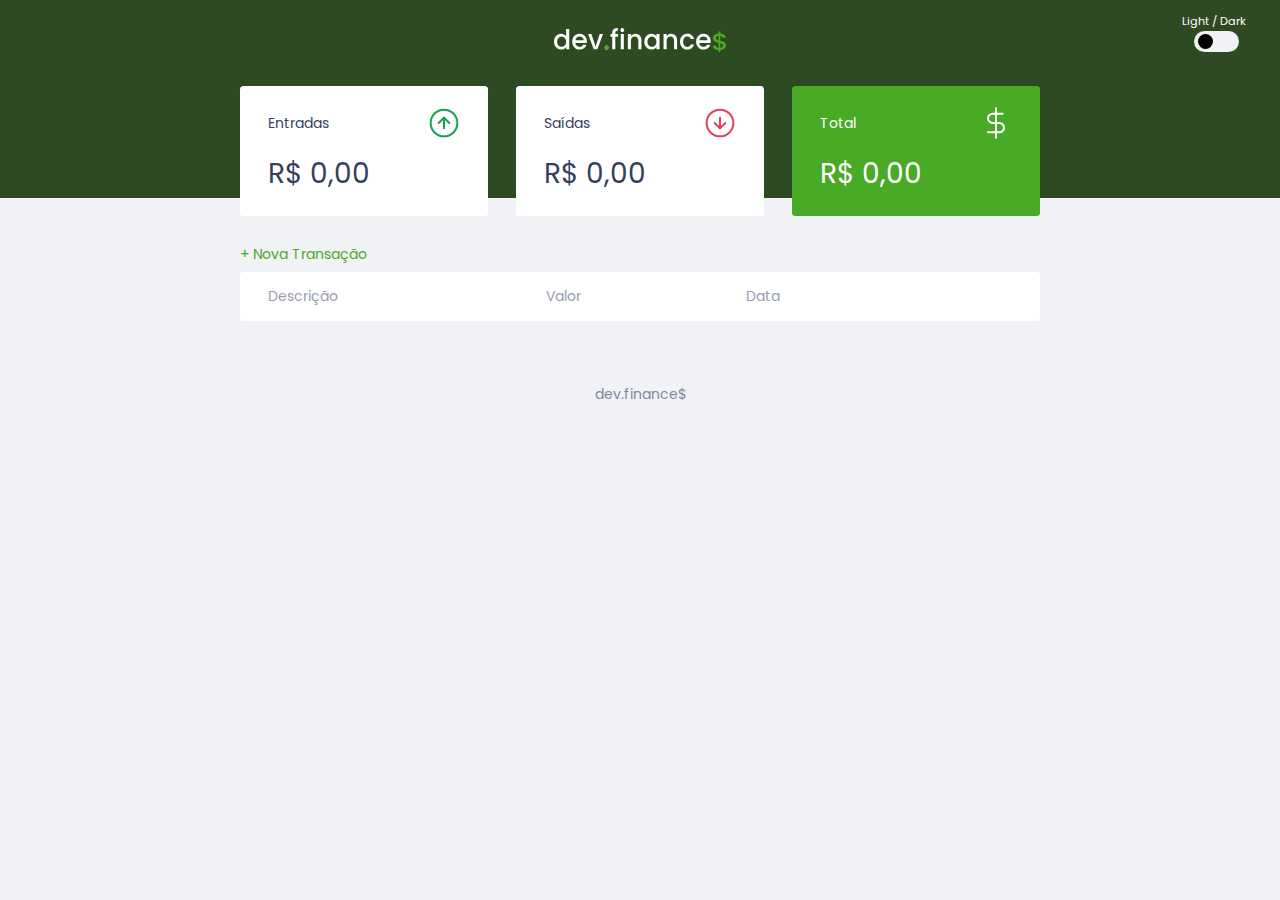
==== src/index.html @ 0f79e653 "Editar transação ✔️" ====
<!DOCTYPE html>
<html lang="pt-br">
  <head>
    <meta charset="UTF-8" />
    <meta http-equiv="X-UA-Compatible" content="IE=edge" />
    <meta name="viewport" content="width=device-width, initial-scale=1.0" />

    <link rel="preconnect" href="https://fonts.googleapis.com" />
    <link rel="preconnect" href="https://fonts.gstatic.com" crossorigin />
    <link
      href="https://fonts.googleapis.com/css2?family=Poppins:ital,wght@0,100;0,400;0,700;1,100;1,400;1,700&display=swap"
      rel="stylesheet"
    />

    <link rel="stylesheet" href="./styles/style.css" />

    <title>dev.finance$</title>
  </head>
  <body>
    <header>
      <img src="./assets/logo.svg" alt="Logo Dev Finances" />
      <div class="check-dark-mode">
        <span>Light / Dark</span>
        <input onclick="DarkMode.click()" type="checkbox" id="switch" name="mode">
        <label for="switch">Light / Dark</label>
      </div>
    </header>
    <main class="container">
      <section id="balance">
        <h2 class="sr-only">Balanço</h2>

        <div class="card">
          <h3>
            <span>Entradas</span>
            <img src="./assets/income.svg" alt="Icone Entradas" />
          </h3>
          <p id="income-display">R$ 0,00</p>
        </div>

        <div class="card">
          <h3>
            <span>Saídas</span>
            <img src="./assets/expense.svg" alt="Icone Saídas" />
          </h3>
          <p id="expense-display">R$ 0,00</p>
        </div>

        <div class="card total">
          <h3>
            <span>Total</span>
            <img src="./assets/total.svg" alt="Icone Total" />
          </h3>
          <p id="total-display">R$ 0,00</p>
        </div>
      </section>

      <section id="transaction">
        <h2 class="sr-only">Transações</h2>
        <a href="#" class="button new" onclick="ModalCreate.open(event)">+ Nova Transação</a>

        <table id="data-table">
          <thead>
            <tr>
              <th>Descrição</th>
              <th>Valor</th>
              <th>Data</th>
              <th></th>
            </tr>
          </thead>
          <tbody>
          </tbody>
        </table>
      </section>
    </main>

    <div class="modal-overlay" id="create">
      <div class="modal">
        <div id="form">
          <h2>Nova Transação</h2>
          <form action="" onsubmit="FormCreate.submit(event)">
            <div class="input-group">
              <label class="sr-only" for="description">Descrição</label>
              <input
                type="text"
                name="description"
                id="description"
                placeholder="Descrição"
              />
            </div>
            <div class="input-group">
              <label class="sr-only" for="amount">Valor</label>
              <input
                type="number"
                name="amount"
                id="amount"
                placeholder="0,00"
                step="0.01"
              />
              <small class="help">
                Use o sinal - (negativo) para despesas.
              </small>
            </div>
            <div class="input-group">
              <label class="sr-only" for="date">Data</label>
              <input type="date" name="date" id="date" />
            </div>
            <div class="input-group actions">
              <a href="#" class="button cancel" onclick="ModalCreate.close(event)">Cancelar</a>
              <button>Salvar</button>
            </div>
          </form>
        </div>
      </div>
    </div>

    <div class="modal-overlay" id="edit">
      <div class="modal">
        <div id="form">
          <h2>Editar Transação</h2>
          <form action="" onsubmit="FormEdit.submit(event)">
            <div class="input-group">
              <label class="sr-only" for="description">Descrição</label>
              <input
                type="text"
                name="description"
                id="description"
                placeholder="Descrição"
              />
            </div>
            <div class="input-group">
              <label class="sr-only" for="amount">Valor</label>
              <input
                type="number"
                name="amount"
                id="amount"
                placeholder="0,00"
                step="0.01"
              />
              <small class="help">
                Use o sinal - (negativo) para despesas.
              </small>
            </div>
            <div class="input-group">
              <label class="sr-only" for="date">Data</label>
              <input type="date" name="date" id="date" />
            </div>
            <div class="input-group actions">
              <a href="#" class="button cancel" onclick="ModalEdit.close(event)">Cancelar</a>
              <button>Salvar</button>
            </div>
          </form>
        </div>
      </div>
    </div>

    <div class="modal-overlay-alert" id="alert">
      <div class="modal-alert">
        <div id="form">
          <h2>Realmente deseja excluir essa transação?</h2>
            <div class="input-group actions">
              <a href="#" class="button cancel" onclick="ModalAlert.close(event)">Cancelar</a>
              <a href="#" class="btn-alert" onclick="ModalAlert.deleteTransaction(event)">Confirmar</a>
            </div>
        </div>
      </div>
    </div>

    <footer>
      <p>dev.finance$</p>
    </footer>

    <script src="./js/script.js"></script>

  </body>
</html>
---- src/styles/style.css ----
:root{--background: #f0f2f5;--cards: #ffffff;--dark-blue: #363f5f;--green: #49aa26;--light-green: #3dd705;--red: #e92929;--font: #000000;--font-table: #969cb3;--green-table: #12a454}.dark-theme{--background: #222222;--cards: #343434;--red: #ff3737;--dark-blue: #ffffff;--font: #ffffff;--font-table: #ffffff;--green-table: #0de56f;--green: #3e8d21;--light-green: #2c6417}*{margin:0;padding:0;box-sizing:border-box}html{font-size:93.75%}body{background:var(--background);font-family:"Poppins",sans-serif}.sr-only{position:absolute;width:1px;height:1px;padding:0;margin:-1px;overflow:hidden;clip:rect(0, 0, 0, 0);white-space:nowrap;border-width:0}.container{width:min(90vw,800px);margin:0 auto}h2{margin-top:3.2rem;margin-bottom:.8rem;color:var(--dark-blue);font-weight:normal}a{color:var(--green);text-decoration:none}a:hover{color:var(--light-green)}button{font-family:"Poppins",sans-serif;width:100%;height:50px;border:none;border-radius:.25rem;color:var(--font);background-color:var(--green);padding:0;cursor:pointer}button:hover{background:var(--light-green)}button.new{display:inline-block;margin-bottom:.8rem}.button.cancel{display:flex;align-items:center;justify-content:center;height:50px;color:var(--red);border:2px solid var(--red);border-radius:.25rem;opacity:.6}.button.cancel:hover{opacity:1}.btn-alert{display:flex;align-items:center;justify-content:center;width:48%;height:50px;border:none;border-radius:.25rem;color:var(--font);background-color:var(--green);padding:0}.btn-alert:hover{color:var(--font);background:var(--light-green)}header{background:#2d4a22;padding:2rem 0 10rem;text-align:center}header #logo{font-weight:100;color:var(--font)}.check-dark-mode{position:absolute;top:10px;right:5px;z-index:9999}.check-dark-mode span{font-size:.6rem;color:#fff}.check-dark-mode #switch{height:0;width:0;visibility:hidden}.check-dark-mode label{position:relative;display:flex;justify-content:center;align-items:center;width:45px;height:21px;background:var(--background);margin:0 auto;border-radius:100px;cursor:pointer;text-indent:-9999px}.check-dark-mode label:after{content:"";background:var(--font);position:absolute;top:3px;left:4px;width:15px;height:15px;border-radius:50%;transition:.3s}.check-dark-mode input:checked+label{background:var(--background)}.check-dark-mode input:checked+label:after{left:calc(100% - 5px);transform:translateX(-100%)}#balance{margin-top:-8rem}#balance h2{color:var(--font);margin-top:0}.card{background:var(--cards);padding:1.5rem 2rem;border-radius:.25rem;margin-bottom:2rem;color:var(--dark-blue)}.card h3{display:flex;align-items:center;justify-content:space-between;font-size:1rem;font-weight:normal}.card p{font-size:2rem;line-height:3rem;margin-top:1rem}.card.total{background:var(--green);color:#fff}#transaction{display:block;overflow-x:auto;width:100%}#data-table{width:100%;border-spacing:0 .5rem;color:var(--font-table)}#data-table thead tr th:first-child,#data-table tbody tr td:first-child{border-radius:.25rem 0 0 .25rem}#data-table thead tr th:last-child,#data-table tbody tr td:last-child{border-radius:0 .25rem .25rem 0}#data-table thead th{font-weight:normal;text-align:left;background:var(--cards);padding:1rem 2rem}#data-table tbody tr{opacity:.7}#data-table tbody tr:hover{opacity:1}#data-table tbody td{background:var(--cards);padding:1rem 2rem}#data-table td.description{color:var(--dark-blue)}#data-table td.income{color:var(--green-table)}#data-table td.expense{color:var(--red)}#data-table td .remove-icon{cursor:pointer}.modal-overlay{position:fixed;display:flex;align-items:center;justify-content:center;top:0;width:100%;height:100%;background-color:rgba(0,0,0,.7);opacity:0;visibility:hidden;z-index:1000}.modal-overlay .modal{position:relative;background-color:var(--background);padding:2.4rem;margin:0 10px}.modal-overlay.active{opacity:1;visibility:visible}.modal-overlay-alert{position:fixed;display:flex;align-items:center;justify-content:center;top:0;width:100%;height:100%;background-color:rgba(0,0,0,.7);opacity:0;visibility:hidden;z-index:1000}.modal-overlay-alert .modal-alert{position:relative;background-color:var(--background);padding:2.4rem;margin:0 10px}.modal-overlay-alert.active{opacity:1;visibility:visible}.modal-overlay.active{opacity:1;visibility:visible}#form{max-width:500px}#form h2{margin-top:0}#form input{width:100%;border:none;border-radius:.2rem;padding:.8rem;background:var(--cards);color:var(--font)}#form .input-group{margin-top:.8rem}#form .input-group .help{color:var(--font);opacity:.4}#form .input-group.actions{display:flex;justify-content:space-between;align-items:center}#form .input-group.actions button,#form .input-group.actions .button{width:48%}footer{text-align:center;padding:4rem 0 2rem;color:var(--dark-blue);opacity:.6}@media(min-width: 800px){html{font-size:87.5%}#balance{display:grid;grid-template-columns:repeat(3, 1fr);gap:2rem}.check-dark-mode{top:10px;right:30px}.check-dark-mode span{font-size:.8rem}}
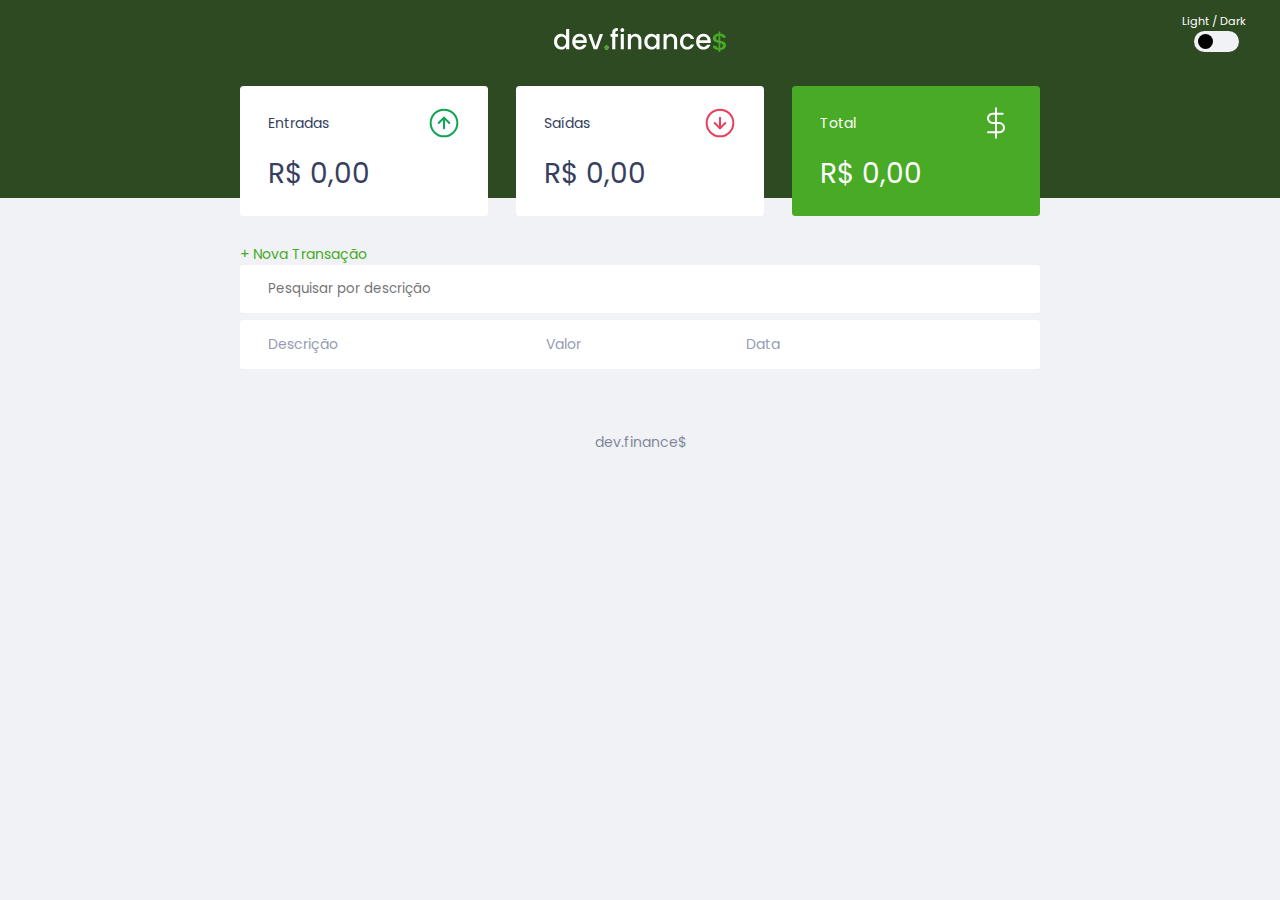
==== commit 3ea024fa: "Search transaction ✔️" ====
--- a/src/index.html
+++ b/src/index.html
@@ -57,6 +57,8 @@
       <section id="transaction">
         <h2 class="sr-only">Transações</h2>
         <a href="#" class="button new" onclick="ModalCreate.open(event)">+ Nova Transação</a>
+        
+        <input type="text" placeholder="Pesquisar por descrição" id="search" aria-label="Pesquisar por descrição">
 
         <table id="data-table">
           <thead>
--- a/src/styles/style.css
+++ b/src/styles/style.css
@@ -1 +1 @@
-:root{--background: #f0f2f5;--cards: #ffffff;--dark-blue: #363f5f;--green: #49aa26;--light-green: #3dd705;--red: #e92929;--font: #000000;--font-table: #969cb3;--green-table: #12a454}.dark-theme{--background: #222222;--cards: #343434;--red: #ff3737;--dark-blue: #ffffff;--font: #ffffff;--font-table: #ffffff;--green-table: #0de56f;--green: #3e8d21;--light-green: #2c6417}*{margin:0;padding:0;box-sizing:border-box}html{font-size:93.75%}body{background:var(--background);font-family:"Poppins",sans-serif}.sr-only{position:absolute;width:1px;height:1px;padding:0;margin:-1px;overflow:hidden;clip:rect(0, 0, 0, 0);white-space:nowrap;border-width:0}.container{width:min(90vw,800px);margin:0 auto}h2{margin-top:3.2rem;margin-bottom:.8rem;color:var(--dark-blue);font-weight:normal}a{color:var(--green);text-decoration:none}a:hover{color:var(--light-green)}button{font-family:"Poppins",sans-serif;width:100%;height:50px;border:none;border-radius:.25rem;color:var(--font);background-color:var(--green);padding:0;cursor:pointer}button:hover{background:var(--light-green)}button.new{display:inline-block;margin-bottom:.8rem}.button.cancel{display:flex;align-items:center;justify-content:center;height:50px;color:var(--red);border:2px solid var(--red);border-radius:.25rem;opacity:.6}.button.cancel:hover{opacity:1}.btn-alert{display:flex;align-items:center;justify-content:center;width:48%;height:50px;border:none;border-radius:.25rem;color:var(--font);background-color:var(--green);padding:0}.btn-alert:hover{color:var(--font);background:var(--light-green)}header{background:#2d4a22;padding:2rem 0 10rem;text-align:center}header #logo{font-weight:100;color:var(--font)}.check-dark-mode{position:absolute;top:10px;right:5px;z-index:9999}.check-dark-mode span{font-size:.6rem;color:#fff}.check-dark-mode #switch{height:0;width:0;visibility:hidden}.check-dark-mode label{position:relative;display:flex;justify-content:center;align-items:center;width:45px;height:21px;background:var(--background);margin:0 auto;border-radius:100px;cursor:pointer;text-indent:-9999px}.check-dark-mode label:after{content:"";background:var(--font);position:absolute;top:3px;left:4px;width:15px;height:15px;border-radius:50%;transition:.3s}.check-dark-mode input:checked+label{background:var(--background)}.check-dark-mode input:checked+label:after{left:calc(100% - 5px);transform:translateX(-100%)}#balance{margin-top:-8rem}#balance h2{color:var(--font);margin-top:0}.card{background:var(--cards);padding:1.5rem 2rem;border-radius:.25rem;margin-bottom:2rem;color:var(--dark-blue)}.card h3{display:flex;align-items:center;justify-content:space-between;font-size:1rem;font-weight:normal}.card p{font-size:2rem;line-height:3rem;margin-top:1rem}.card.total{background:var(--green);color:#fff}#transaction{display:block;overflow-x:auto;width:100%}#data-table{width:100%;border-spacing:0 .5rem;color:var(--font-table)}#data-table thead tr th:first-child,#data-table tbody tr td:first-child{border-radius:.25rem 0 0 .25rem}#data-table thead tr th:last-child,#data-table tbody tr td:last-child{border-radius:0 .25rem .25rem 0}#data-table thead th{font-weight:normal;text-align:left;background:var(--cards);padding:1rem 2rem}#data-table tbody tr{opacity:.7}#data-table tbody tr:hover{opacity:1}#data-table tbody td{background:var(--cards);padding:1rem 2rem}#data-table td.description{color:var(--dark-blue)}#data-table td.income{color:var(--green-table)}#data-table td.expense{color:var(--red)}#data-table td .remove-icon{cursor:pointer}.modal-overlay{position:fixed;display:flex;align-items:center;justify-content:center;top:0;width:100%;height:100%;background-color:rgba(0,0,0,.7);opacity:0;visibility:hidden;z-index:1000}.modal-overlay .modal{position:relative;background-color:var(--background);padding:2.4rem;margin:0 10px}.modal-overlay.active{opacity:1;visibility:visible}.modal-overlay-alert{position:fixed;display:flex;align-items:center;justify-content:center;top:0;width:100%;height:100%;background-color:rgba(0,0,0,.7);opacity:0;visibility:hidden;z-index:1000}.modal-overlay-alert .modal-alert{position:relative;background-color:var(--background);padding:2.4rem;margin:0 10px}.modal-overlay-alert.active{opacity:1;visibility:visible}.modal-overlay.active{opacity:1;visibility:visible}#form{max-width:500px}#form h2{margin-top:0}#form input{width:100%;border:none;border-radius:.2rem;padding:.8rem;background:var(--cards);color:var(--font)}#form .input-group{margin-top:.8rem}#form .input-group .help{color:var(--font);opacity:.4}#form .input-group.actions{display:flex;justify-content:space-between;align-items:center}#form .input-group.actions button,#form .input-group.actions .button{width:48%}footer{text-align:center;padding:4rem 0 2rem;color:var(--dark-blue);opacity:.6}@media(min-width: 800px){html{font-size:87.5%}#balance{display:grid;grid-template-columns:repeat(3, 1fr);gap:2rem}.check-dark-mode{top:10px;right:30px}.check-dark-mode span{font-size:.8rem}}+:root{--background: #f0f2f5;--cards: #ffffff;--dark-blue: #363f5f;--green: #49aa26;--light-green: #3dd705;--red: #e92929;--font: #000000;--font-table: #969cb3;--green-table: #12a454}.dark-theme{--background: #222222;--cards: #343434;--red: #ff3737;--dark-blue: #ffffff;--font: #ffffff;--font-table: #ffffff;--green-table: #0de56f;--green: #3e8d21;--light-green: #2c6417}*{margin:0;padding:0;box-sizing:border-box}html{font-size:93.75%}body{background:var(--background);font-family:"Poppins",sans-serif}.sr-only{position:absolute;width:1px;height:1px;padding:0;margin:-1px;overflow:hidden;clip:rect(0, 0, 0, 0);white-space:nowrap;border-width:0}.container{width:min(90vw,800px);margin:0 auto}h2{margin-top:3.2rem;margin-bottom:.8rem;color:var(--dark-blue);font-weight:normal}a{color:var(--green);text-decoration:none}a:hover{color:var(--light-green)}button{font-family:"Poppins",sans-serif;width:100%;height:50px;border:none;border-radius:.25rem;color:var(--font);background-color:var(--green);padding:0;cursor:pointer}button:hover{background:var(--light-green)}button.new{display:inline-block;margin-bottom:.8rem}.button.cancel{display:flex;align-items:center;justify-content:center;height:50px;color:var(--red);border:2px solid var(--red);border-radius:.25rem;opacity:.6}.button.cancel:hover{opacity:1}.btn-alert{display:flex;align-items:center;justify-content:center;width:48%;height:50px;border:none;border-radius:.25rem;color:var(--font);background-color:var(--green);padding:0}.btn-alert:hover{color:var(--font);background:var(--light-green)}header{background:#2d4a22;padding:2rem 0 10rem;text-align:center}header #logo{font-weight:100;color:var(--font)}.check-dark-mode{position:absolute;top:10px;right:5px;z-index:9999}.check-dark-mode span{font-size:.6rem;color:#fff}.check-dark-mode #switch{height:0;width:0;visibility:hidden}.check-dark-mode label{position:relative;display:flex;justify-content:center;align-items:center;width:45px;height:21px;background:var(--background);margin:0 auto;border-radius:100px;cursor:pointer;text-indent:-9999px}.check-dark-mode label:after{content:"";background:var(--font);position:absolute;top:3px;left:4px;width:15px;height:15px;border-radius:50%;transition:.3s}.check-dark-mode input:checked+label{background:var(--background)}.check-dark-mode input:checked+label:after{left:calc(100% - 5px);transform:translateX(-100%)}#balance{margin-top:-8rem}#balance h2{color:var(--font);margin-top:0}.card{background:var(--cards);padding:1.5rem 2rem;border-radius:.25rem;margin-bottom:2rem;color:var(--dark-blue)}.card h3{display:flex;align-items:center;justify-content:space-between;font-size:1rem;font-weight:normal}.card p{font-size:2rem;line-height:3rem;margin-top:1rem}.card.total{background:var(--green);color:#fff}#transaction{display:block;overflow-x:auto;width:100%}#search{font-family:"Poppins",sans-serif;width:100%;color:var(--font);background:var(--cards);border:none;border-radius:.25rem;padding:1rem 2rem;outline:none}#data-table{width:100%;border-spacing:0 .5rem;color:var(--font-table)}#data-table thead tr th:first-child,#data-table tbody tr td:first-child{border-radius:.25rem 0 0 .25rem}#data-table thead tr th:last-child,#data-table tbody tr td:last-child{border-radius:0 .25rem .25rem 0}#data-table thead th{font-weight:normal;text-align:left;background:var(--cards);padding:1rem 2rem}#data-table tbody tr{opacity:.7}#data-table tbody tr:hover{opacity:1}#data-table tbody td{background:var(--cards);padding:1rem 2rem}#data-table td.description{color:var(--dark-blue)}#data-table td.income{color:var(--green-table)}#data-table td.expense{color:var(--red)}#data-table td .remove-icon{cursor:pointer}#data-table .not-found{padding:1rem 2rem}.modal-overlay{position:fixed;display:flex;align-items:center;justify-content:center;top:0;width:100%;height:100%;background-color:rgba(0,0,0,.7);opacity:0;visibility:hidden;z-index:1000}.modal-overlay .modal{position:relative;background-color:var(--background);padding:2.4rem;margin:0 10px}.modal-overlay.active{opacity:1;visibility:visible}.modal-overlay-alert{position:fixed;display:flex;align-items:center;justify-content:center;top:0;width:100%;height:100%;background-color:rgba(0,0,0,.7);opacity:0;visibility:hidden;z-index:1000}.modal-overlay-alert .modal-alert{position:relative;background-color:var(--background);padding:2.4rem;margin:0 10px}.modal-overlay-alert.active{opacity:1;visibility:visible}.modal-overlay.active{opacity:1;visibility:visible}#form{max-width:500px}#form h2{margin-top:0}#form input{width:100%;border:none;border-radius:.2rem;padding:.8rem;background:var(--cards);color:var(--font)}#form .input-group{margin-top:.8rem}#form .input-group .help{color:var(--font);opacity:.4}#form .input-group.actions{display:flex;justify-content:space-between;align-items:center}#form .input-group.actions button,#form .input-group.actions .button{width:48%}footer{text-align:center;padding:4rem 0 2rem;color:var(--dark-blue);opacity:.6}@media(min-width: 800px){html{font-size:87.5%}#balance{display:grid;grid-template-columns:repeat(3, 1fr);gap:2rem}.check-dark-mode{top:10px;right:30px}.check-dark-mode span{font-size:.8rem}}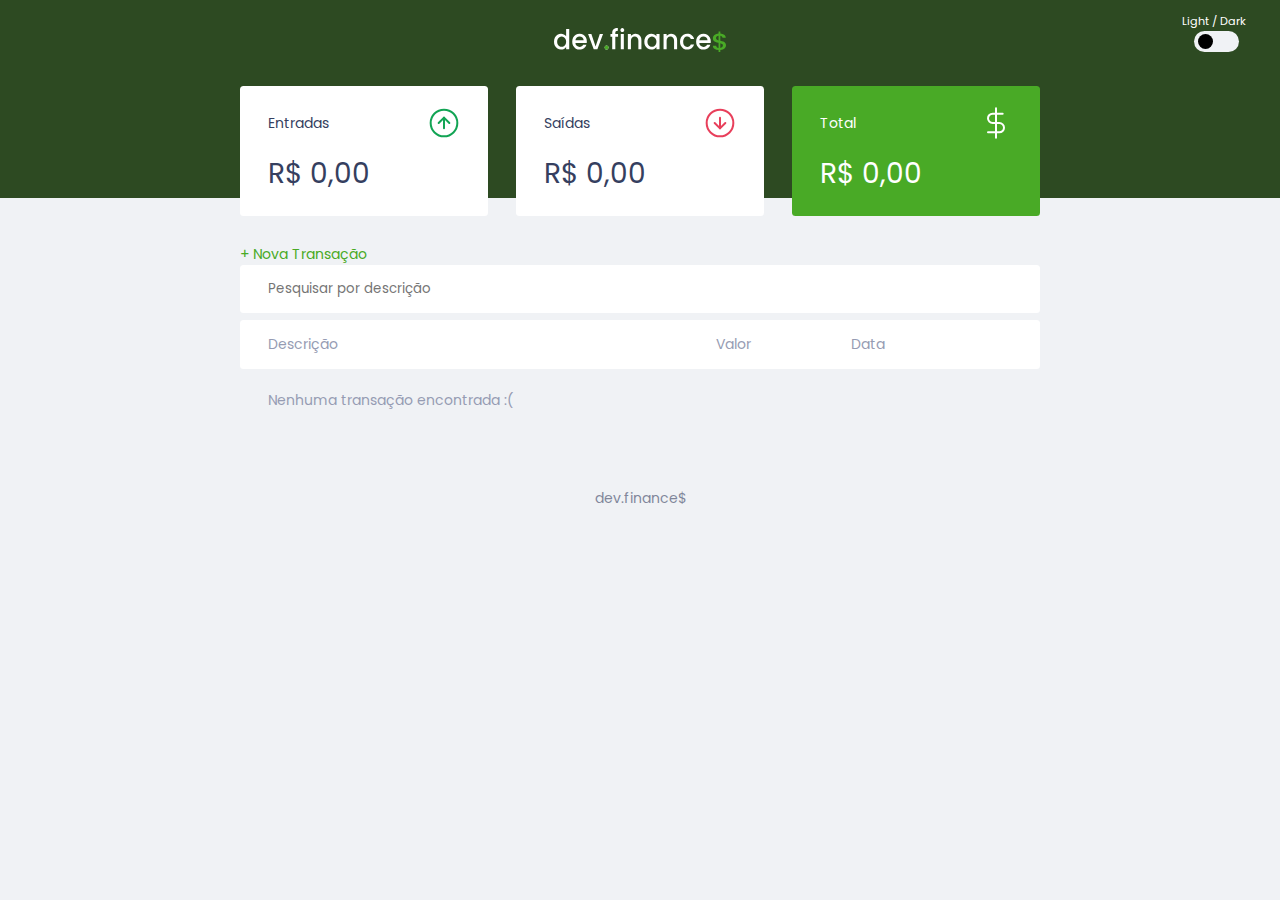
==== commit 99f9535e: "Js Order By ✔️" ====
--- a/src/index.html
+++ b/src/index.html
@@ -63,9 +63,9 @@
         <table id="data-table">
           <thead>
             <tr>
-              <th>Descrição</th>
-              <th>Valor</th>
-              <th>Data</th>
+              <th id="descricao" data-click="0">Descrição</th>
+              <th id="valor" data-click="0">Valor</th>
+              <th id="data" data-click="0">Data</th>
               <th></th>
             </tr>
           </thead>
--- a/src/styles/style.css
+++ b/src/styles/style.css
@@ -1 +1 @@
-:root{--background: #f0f2f5;--cards: #ffffff;--dark-blue: #363f5f;--green: #49aa26;--light-green: #3dd705;--red: #e92929;--font: #000000;--font-table: #969cb3;--green-table: #12a454}.dark-theme{--background: #222222;--cards: #343434;--red: #ff3737;--dark-blue: #ffffff;--font: #ffffff;--font-table: #ffffff;--green-table: #0de56f;--green: #3e8d21;--light-green: #2c6417}*{margin:0;padding:0;box-sizing:border-box}html{font-size:93.75%}body{background:var(--background);font-family:"Poppins",sans-serif}.sr-only{position:absolute;width:1px;height:1px;padding:0;margin:-1px;overflow:hidden;clip:rect(0, 0, 0, 0);white-space:nowrap;border-width:0}.container{width:min(90vw,800px);margin:0 auto}h2{margin-top:3.2rem;margin-bottom:.8rem;color:var(--dark-blue);font-weight:normal}a{color:var(--green);text-decoration:none}a:hover{color:var(--light-green)}button{font-family:"Poppins",sans-serif;width:100%;height:50px;border:none;border-radius:.25rem;color:var(--font);background-color:var(--green);padding:0;cursor:pointer}button:hover{background:var(--light-green)}button.new{display:inline-block;margin-bottom:.8rem}.button.cancel{display:flex;align-items:center;justify-content:center;height:50px;color:var(--red);border:2px solid var(--red);border-radius:.25rem;opacity:.6}.button.cancel:hover{opacity:1}.btn-alert{display:flex;align-items:center;justify-content:center;width:48%;height:50px;border:none;border-radius:.25rem;color:var(--font);background-color:var(--green);padding:0}.btn-alert:hover{color:var(--font);background:var(--light-green)}header{background:#2d4a22;padding:2rem 0 10rem;text-align:center}header #logo{font-weight:100;color:var(--font)}.check-dark-mode{position:absolute;top:10px;right:5px;z-index:9999}.check-dark-mode span{font-size:.6rem;color:#fff}.check-dark-mode #switch{height:0;width:0;visibility:hidden}.check-dark-mode label{position:relative;display:flex;justify-content:center;align-items:center;width:45px;height:21px;background:var(--background);margin:0 auto;border-radius:100px;cursor:pointer;text-indent:-9999px}.check-dark-mode label:after{content:"";background:var(--font);position:absolute;top:3px;left:4px;width:15px;height:15px;border-radius:50%;transition:.3s}.check-dark-mode input:checked+label{background:var(--background)}.check-dark-mode input:checked+label:after{left:calc(100% - 5px);transform:translateX(-100%)}#balance{margin-top:-8rem}#balance h2{color:var(--font);margin-top:0}.card{background:var(--cards);padding:1.5rem 2rem;border-radius:.25rem;margin-bottom:2rem;color:var(--dark-blue)}.card h3{display:flex;align-items:center;justify-content:space-between;font-size:1rem;font-weight:normal}.card p{font-size:2rem;line-height:3rem;margin-top:1rem}.card.total{background:var(--green);color:#fff}#transaction{display:block;overflow-x:auto;width:100%}#search{font-family:"Poppins",sans-serif;width:100%;color:var(--font);background:var(--cards);border:none;border-radius:.25rem;padding:1rem 2rem;outline:none}#data-table{width:100%;border-spacing:0 .5rem;color:var(--font-table)}#data-table thead tr th:first-child,#data-table tbody tr td:first-child{border-radius:.25rem 0 0 .25rem}#data-table thead tr th:last-child,#data-table tbody tr td:last-child{border-radius:0 .25rem .25rem 0}#data-table thead th{font-weight:normal;text-align:left;background:var(--cards);padding:1rem 2rem}#data-table tbody tr{opacity:.7}#data-table tbody tr:hover{opacity:1}#data-table tbody td{background:var(--cards);padding:1rem 2rem}#data-table td.description{color:var(--dark-blue)}#data-table td.income{color:var(--green-table)}#data-table td.expense{color:var(--red)}#data-table td .remove-icon{cursor:pointer}#data-table .not-found{padding:1rem 2rem}.modal-overlay{position:fixed;display:flex;align-items:center;justify-content:center;top:0;width:100%;height:100%;background-color:rgba(0,0,0,.7);opacity:0;visibility:hidden;z-index:1000}.modal-overlay .modal{position:relative;background-color:var(--background);padding:2.4rem;margin:0 10px}.modal-overlay.active{opacity:1;visibility:visible}.modal-overlay-alert{position:fixed;display:flex;align-items:center;justify-content:center;top:0;width:100%;height:100%;background-color:rgba(0,0,0,.7);opacity:0;visibility:hidden;z-index:1000}.modal-overlay-alert .modal-alert{position:relative;background-color:var(--background);padding:2.4rem;margin:0 10px}.modal-overlay-alert.active{opacity:1;visibility:visible}.modal-overlay.active{opacity:1;visibility:visible}#form{max-width:500px}#form h2{margin-top:0}#form input{width:100%;border:none;border-radius:.2rem;padding:.8rem;background:var(--cards);color:var(--font)}#form .input-group{margin-top:.8rem}#form .input-group .help{color:var(--font);opacity:.4}#form .input-group.actions{display:flex;justify-content:space-between;align-items:center}#form .input-group.actions button,#form .input-group.actions .button{width:48%}footer{text-align:center;padding:4rem 0 2rem;color:var(--dark-blue);opacity:.6}@media(min-width: 800px){html{font-size:87.5%}#balance{display:grid;grid-template-columns:repeat(3, 1fr);gap:2rem}.check-dark-mode{top:10px;right:30px}.check-dark-mode span{font-size:.8rem}}+:root{--background: #f0f2f5;--cards: #ffffff;--dark-blue: #363f5f;--green: #49aa26;--light-green: #3dd705;--red: #e92929;--font: #000000;--font-table: #969cb3;--green-table: #12a454;--filter-image: brightness(100%) invert(0)}.dark-theme{--background: #222222;--cards: #343434;--red: #ff3737;--dark-blue: #ffffff;--font: #ffffff;--font-table: #ffffff;--green-table: #0de56f;--green: #3e8d21;--light-green: #2c6417;--filter-image: brightness(0%) invert(1)}*{margin:0;padding:0;box-sizing:border-box}html{font-size:93.75%}body{background:var(--background);font-family:"Poppins",sans-serif}.sr-only{position:absolute;width:1px;height:1px;padding:0;margin:-1px;overflow:hidden;clip:rect(0, 0, 0, 0);white-space:nowrap;border-width:0}.container{width:min(90vw,800px);margin:0 auto}h2{margin-top:3.2rem;margin-bottom:.8rem;color:var(--dark-blue);font-weight:normal}a{color:var(--green);text-decoration:none}a:hover{color:var(--light-green)}button{font-family:"Poppins",sans-serif;width:100%;height:50px;border:none;border-radius:.25rem;color:var(--font);background-color:var(--green);padding:0;cursor:pointer}button:hover{background:var(--light-green)}button.new{display:inline-block;margin-bottom:.8rem}.button.cancel{display:flex;align-items:center;justify-content:center;height:50px;color:var(--red);border:2px solid var(--red);border-radius:.25rem;opacity:.6}.button.cancel:hover{opacity:1}.btn-alert{display:flex;align-items:center;justify-content:center;width:48%;height:50px;border:none;border-radius:.25rem;color:var(--font);background-color:var(--green);padding:0}.btn-alert:hover{color:var(--font);background:var(--light-green)}header{background:#2d4a22;padding:2rem 0 10rem;text-align:center}header #logo{font-weight:100;color:var(--font)}.check-dark-mode{position:absolute;top:10px;right:5px;z-index:9999}.check-dark-mode span{font-size:.6rem;color:#fff}.check-dark-mode #switch{height:0;width:0;visibility:hidden}.check-dark-mode label{position:relative;display:flex;justify-content:center;align-items:center;width:45px;height:21px;background:var(--background);margin:0 auto;border-radius:100px;cursor:pointer;text-indent:-9999px}.check-dark-mode label:after{content:"";background:var(--font);position:absolute;top:3px;left:4px;width:15px;height:15px;border-radius:50%;transition:.3s}.check-dark-mode input:checked+label{background:var(--background)}.check-dark-mode input:checked+label:after{left:calc(100% - 5px);transform:translateX(-100%)}#balance{margin-top:-8rem}#balance h2{color:var(--font);margin-top:0}.card{background:var(--cards);padding:1.5rem 2rem;border-radius:.25rem;margin-bottom:2rem;color:var(--dark-blue)}.card h3{display:flex;align-items:center;justify-content:space-between;font-size:1rem;font-weight:normal}.card p{font-size:2rem;line-height:3rem;margin-top:1rem}.card.total{background:var(--green);color:#fff}#transaction{display:block;overflow-x:auto;width:100%}#search{font-family:"Poppins",sans-serif;width:100%;color:var(--font);background:var(--cards);border:none;border-radius:.25rem;padding:1rem 2rem;outline:none}#data-table{width:100%;border-spacing:0 .5rem;color:var(--font-table)}#data-table thead tr th:first-child,#data-table tbody tr td:first-child{border-radius:.25rem 0 0 .25rem}#data-table thead tr th:last-child,#data-table tbody tr td:last-child{border-radius:0 .25rem .25rem 0}#data-table thead th{position:relative;font-weight:normal;text-align:left;background:var(--cards);padding:1rem 2rem}#data-table th#descricao{cursor:pointer}#data-table th#valor{cursor:pointer}#data-table th#data{cursor:pointer}#data-table th.add-arrow-up:after{content:"";background:url("../assets/arrow.svg") no-repeat center;position:absolute;top:49%;transform:translateY(-50%);height:14px;width:14px;margin-left:5px;filter:var(--filter-image)}#data-table th.add-arrow-down:after{content:"";background:url("../assets/arrow.svg") no-repeat center;position:absolute;top:49%;transform:translateY(-50%);height:14px;width:14px;margin-left:5px;margin-top:-6px;filter:var(--filter-image);transform:rotate(180deg)}#data-table tbody tr{opacity:.7}#data-table tbody tr:hover{opacity:1}#data-table tbody td{background:var(--cards);padding:1rem 2rem}#data-table td.description{color:var(--dark-blue)}#data-table td.income{color:var(--green-table)}#data-table td.expense{color:var(--red)}#data-table td .remove-icon{cursor:pointer}#data-table .not-found{padding:1rem 2rem}.modal-overlay{position:fixed;display:flex;align-items:center;justify-content:center;top:0;width:100%;height:100%;background-color:rgba(0,0,0,.7);opacity:0;visibility:hidden;z-index:1000}.modal-overlay .modal{position:relative;background-color:var(--background);padding:2.4rem;margin:0 10px}.modal-overlay.active{opacity:1;visibility:visible}.modal-overlay-alert{position:fixed;display:flex;align-items:center;justify-content:center;top:0;width:100%;height:100%;background-color:rgba(0,0,0,.7);opacity:0;visibility:hidden;z-index:1000}.modal-overlay-alert .modal-alert{position:relative;background-color:var(--background);padding:2.4rem;margin:0 10px}.modal-overlay-alert.active{opacity:1;visibility:visible}.modal-overlay.active{opacity:1;visibility:visible}#form{max-width:500px}#form h2{margin-top:0}#form input{width:100%;border:none;border-radius:.2rem;padding:.8rem;background:var(--cards);color:var(--font)}#form .input-group{margin-top:.8rem}#form .input-group .help{color:var(--font);opacity:.4}#form .input-group.actions{display:flex;justify-content:space-between;align-items:center}#form .input-group.actions button,#form .input-group.actions .button{width:48%}footer{text-align:center;padding:4rem 0 2rem;color:var(--dark-blue);opacity:.6}@media(min-width: 800px){html{font-size:87.5%}#balance{display:grid;grid-template-columns:repeat(3, 1fr);gap:2rem}.check-dark-mode{top:10px;right:30px}.check-dark-mode span{font-size:.8rem}}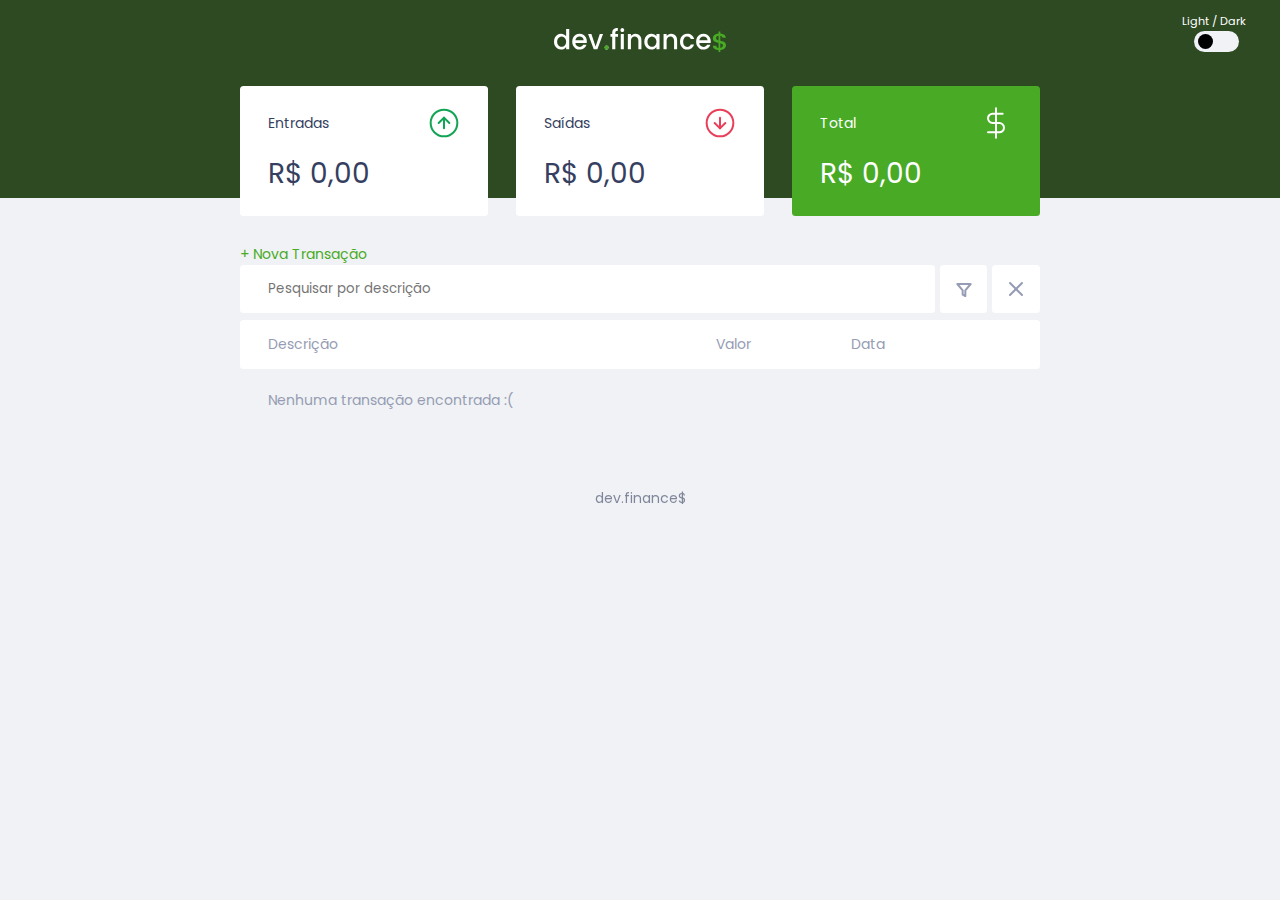
==== commit c212bd3d: "Dropdown filtro ✔️" ====
--- a/src/index.html
+++ b/src/index.html
@@ -54,11 +54,47 @@
         </div>
       </section>
 
+      <h2 class="sr-only">Transações</h2>
+      <a href="#" class="button new" onclick="ModalCreate.open(event)">+ Nova Transação</a>
+      
+      <div id="search">
+        <label class="sr-only" for="search-input">Pesquisar por descrição</label>
+        <input type="text" id="search-input" placeholder="Pesquisar por descrição" aria-label="Pesquisar por descrição">
+        <div class="filter">
+          <a href="#" class="icon-search" onclick="FilterBy.toggleFilter(event)" title="Filtrar por"><img src="./assets/filter.svg" alt="Icone filter"></a>
+          <ul id="options">
+            <li onclick="FilterBy.toggleInitialFinalDate(event)">Data inicial e final</li>
+            <li class="filter-input" id="initial-final-date">
+              <label class="sr-only" for="input-initial-date">Data inicial</label>
+              <input type="text" id="input-initial-date" placeholder="Data inicial" aria-label="Data inicial">
+              <label class="sr-only" for="input-final-date">Data final</label>
+              <input type="text" id="input-final-date" placeholder="Data final" aria-label="Data final">
+            </li>
+
+            <li onclick="FilterBy.toggleMonthYear(event)">Mês e ano</li>
+            <li class="filter-input" id="month-year">
+              <label class="sr-only" for="input-month-year-1">Mês</label>
+              <input type="text" id="input-month-year-1" placeholder="Mês" aria-label="Mês">
+              <label class="sr-only" for="input-month-year-2">Ano</label>
+              <input type="text" id="input-month-year-2" placeholder="Ano" aria-label="Ano">
+            </li>
+
+            <li onclick="FilterBy.toggleYear(event)">Ano</li>
+            <li class="filter-input" id="year">
+              <label class="sr-only" for="input-year">Ano</label>
+              <input type="text" id="input-year" placeholder="Ano" aria-label="Ano">
+            </li>
+
+            <li>Entradas</li>
+
+            <li>Saídas</li>
+          </ul>
+        </div>
+        <div>
+          <a href="#" class="icon-search" onclick="" title="Limpar filtros"><img src="./assets/clear.svg" alt="Icone clear"></a>
+        </div>
+      </div>
       <section id="transaction">
-        <h2 class="sr-only">Transações</h2>
-        <a href="#" class="button new" onclick="ModalCreate.open(event)">+ Nova Transação</a>
-        
-        <input type="text" placeholder="Pesquisar por descrição" id="search" aria-label="Pesquisar por descrição">
 
         <table id="data-table">
           <thead>
--- a/src/styles/style.css
+++ b/src/styles/style.css
@@ -1 +1 @@
-:root{--background: #f0f2f5;--cards: #ffffff;--dark-blue: #363f5f;--green: #49aa26;--light-green: #3dd705;--red: #e92929;--font: #000000;--font-table: #969cb3;--green-table: #12a454;--filter-image: brightness(100%) invert(0)}.dark-theme{--background: #222222;--cards: #343434;--red: #ff3737;--dark-blue: #ffffff;--font: #ffffff;--font-table: #ffffff;--green-table: #0de56f;--green: #3e8d21;--light-green: #2c6417;--filter-image: brightness(0%) invert(1)}*{margin:0;padding:0;box-sizing:border-box}html{font-size:93.75%}body{background:var(--background);font-family:"Poppins",sans-serif}.sr-only{position:absolute;width:1px;height:1px;padding:0;margin:-1px;overflow:hidden;clip:rect(0, 0, 0, 0);white-space:nowrap;border-width:0}.container{width:min(90vw,800px);margin:0 auto}h2{margin-top:3.2rem;margin-bottom:.8rem;color:var(--dark-blue);font-weight:normal}a{color:var(--green);text-decoration:none}a:hover{color:var(--light-green)}button{font-family:"Poppins",sans-serif;width:100%;height:50px;border:none;border-radius:.25rem;color:var(--font);background-color:var(--green);padding:0;cursor:pointer}button:hover{background:var(--light-green)}button.new{display:inline-block;margin-bottom:.8rem}.button.cancel{display:flex;align-items:center;justify-content:center;height:50px;color:var(--red);border:2px solid var(--red);border-radius:.25rem;opacity:.6}.button.cancel:hover{opacity:1}.btn-alert{display:flex;align-items:center;justify-content:center;width:48%;height:50px;border:none;border-radius:.25rem;color:var(--font);background-color:var(--green);padding:0}.btn-alert:hover{color:var(--font);background:var(--light-green)}header{background:#2d4a22;padding:2rem 0 10rem;text-align:center}header #logo{font-weight:100;color:var(--font)}.check-dark-mode{position:absolute;top:10px;right:5px;z-index:9999}.check-dark-mode span{font-size:.6rem;color:#fff}.check-dark-mode #switch{height:0;width:0;visibility:hidden}.check-dark-mode label{position:relative;display:flex;justify-content:center;align-items:center;width:45px;height:21px;background:var(--background);margin:0 auto;border-radius:100px;cursor:pointer;text-indent:-9999px}.check-dark-mode label:after{content:"";background:var(--font);position:absolute;top:3px;left:4px;width:15px;height:15px;border-radius:50%;transition:.3s}.check-dark-mode input:checked+label{background:var(--background)}.check-dark-mode input:checked+label:after{left:calc(100% - 5px);transform:translateX(-100%)}#balance{margin-top:-8rem}#balance h2{color:var(--font);margin-top:0}.card{background:var(--cards);padding:1.5rem 2rem;border-radius:.25rem;margin-bottom:2rem;color:var(--dark-blue)}.card h3{display:flex;align-items:center;justify-content:space-between;font-size:1rem;font-weight:normal}.card p{font-size:2rem;line-height:3rem;margin-top:1rem}.card.total{background:var(--green);color:#fff}#transaction{display:block;overflow-x:auto;width:100%}#search{font-family:"Poppins",sans-serif;width:100%;color:var(--font);background:var(--cards);border:none;border-radius:.25rem;padding:1rem 2rem;outline:none}#data-table{width:100%;border-spacing:0 .5rem;color:var(--font-table)}#data-table thead tr th:first-child,#data-table tbody tr td:first-child{border-radius:.25rem 0 0 .25rem}#data-table thead tr th:last-child,#data-table tbody tr td:last-child{border-radius:0 .25rem .25rem 0}#data-table thead th{position:relative;font-weight:normal;text-align:left;background:var(--cards);padding:1rem 2rem}#data-table th#descricao{cursor:pointer}#data-table th#valor{cursor:pointer}#data-table th#data{cursor:pointer}#data-table th.add-arrow-up:after{content:"";background:url("../assets/arrow.svg") no-repeat center;position:absolute;top:49%;transform:translateY(-50%);height:14px;width:14px;margin-left:5px;filter:var(--filter-image)}#data-table th.add-arrow-down:after{content:"";background:url("../assets/arrow.svg") no-repeat center;position:absolute;top:49%;transform:translateY(-50%);height:14px;width:14px;margin-left:5px;margin-top:-6px;filter:var(--filter-image);transform:rotate(180deg)}#data-table tbody tr{opacity:.7}#data-table tbody tr:hover{opacity:1}#data-table tbody td{background:var(--cards);padding:1rem 2rem}#data-table td.description{color:var(--dark-blue)}#data-table td.income{color:var(--green-table)}#data-table td.expense{color:var(--red)}#data-table td .remove-icon{cursor:pointer}#data-table .not-found{padding:1rem 2rem}.modal-overlay{position:fixed;display:flex;align-items:center;justify-content:center;top:0;width:100%;height:100%;background-color:rgba(0,0,0,.7);opacity:0;visibility:hidden;z-index:1000}.modal-overlay .modal{position:relative;background-color:var(--background);padding:2.4rem;margin:0 10px}.modal-overlay.active{opacity:1;visibility:visible}.modal-overlay-alert{position:fixed;display:flex;align-items:center;justify-content:center;top:0;width:100%;height:100%;background-color:rgba(0,0,0,.7);opacity:0;visibility:hidden;z-index:1000}.modal-overlay-alert .modal-alert{position:relative;background-color:var(--background);padding:2.4rem;margin:0 10px}.modal-overlay-alert.active{opacity:1;visibility:visible}.modal-overlay.active{opacity:1;visibility:visible}#form{max-width:500px}#form h2{margin-top:0}#form input{width:100%;border:none;border-radius:.2rem;padding:.8rem;background:var(--cards);color:var(--font)}#form .input-group{margin-top:.8rem}#form .input-group .help{color:var(--font);opacity:.4}#form .input-group.actions{display:flex;justify-content:space-between;align-items:center}#form .input-group.actions button,#form .input-group.actions .button{width:48%}footer{text-align:center;padding:4rem 0 2rem;color:var(--dark-blue);opacity:.6}@media(min-width: 800px){html{font-size:87.5%}#balance{display:grid;grid-template-columns:repeat(3, 1fr);gap:2rem}.check-dark-mode{top:10px;right:30px}.check-dark-mode span{font-size:.8rem}}+:root{--background: #f0f2f5;--cards: #ffffff;--dark-blue: #363f5f;--green: #49aa26;--light-green: #3dd705;--red: #e92929;--font: #000000;--font-table: #969cb3;--green-table: #12a454;--drop-down-ul: #969cb3;--drop-down-li: #dde0eb;--input-dropdown: #ffffff;--filter-image: brightness(100%) invert(0)}.dark-theme{--background: #222222;--cards: #343434;--red: #ff3737;--dark-blue: #ffffff;--font: #ffffff;--font-table: #ffffff;--green-table: #0de56f;--green: #3e8d21;--light-green: #2c6417;--drop-down-ul: #444444;--drop-down-li: #343434;--input-dropdown: #262626;--filter-image: brightness(0%) invert(1)}*{margin:0;padding:0;box-sizing:border-box}html{font-size:93.75%}body{background:var(--background);font-family:"Poppins",sans-serif}.sr-only{position:absolute;width:1px;height:1px;padding:0;margin:-1px;overflow:hidden;clip:rect(0, 0, 0, 0);white-space:nowrap;border-width:0}.container{width:min(90vw,800px);margin:0 auto}h2{margin-top:3.2rem;margin-bottom:.8rem;color:var(--dark-blue);font-weight:normal}a{color:var(--green);text-decoration:none}a:hover{color:var(--light-green)}button{font-family:"Poppins",sans-serif;width:100%;height:50px;border:none;border-radius:.25rem;color:var(--font);background-color:var(--green);padding:0;cursor:pointer}button:hover{background:var(--light-green)}button.new{display:inline-block;margin-bottom:.8rem}.button.cancel{display:flex;align-items:center;justify-content:center;height:50px;color:var(--red);border:2px solid var(--red);border-radius:.25rem;opacity:.6}.button.cancel:hover{opacity:1}.btn-alert{display:flex;align-items:center;justify-content:center;width:48%;height:50px;border:none;border-radius:.25rem;color:var(--font);background-color:var(--green);padding:0}.btn-alert:hover{color:var(--font);background:var(--light-green)}header{background:#2d4a22;padding:2rem 0 10rem;text-align:center}header #logo{font-weight:100;color:var(--font)}.check-dark-mode{position:absolute;top:10px;right:5px;z-index:9999}.check-dark-mode span{font-size:.6rem;color:#fff}.check-dark-mode #switch{height:0;width:0;visibility:hidden}.check-dark-mode label{position:relative;display:flex;justify-content:center;align-items:center;width:45px;height:21px;background:var(--background);margin:0 auto;border-radius:100px;cursor:pointer;text-indent:-9999px}.check-dark-mode label:after{content:"";background:var(--font);position:absolute;top:3px;left:4px;width:15px;height:15px;border-radius:50%;transition:.3s}.check-dark-mode input:checked+label{background:var(--background)}.check-dark-mode input:checked+label:after{left:calc(100% - 5px);transform:translateX(-100%)}#balance{margin-top:-8rem}#balance h2{color:var(--font);margin-top:0}.card{background:var(--cards);padding:1.5rem 2rem;border-radius:.25rem;margin-bottom:2rem;color:var(--dark-blue)}.card h3{display:flex;align-items:center;justify-content:space-between;font-size:1rem;font-weight:normal}.card p{font-size:2rem;line-height:3rem;margin-top:1rem}.card.total{background:var(--green);color:#fff}#transaction{display:block;overflow-x:auto;width:100%}#search{display:flex;align-items:center}#search input{font-family:"Poppins",sans-serif;width:100%;color:var(--font);background:var(--cards);border:none;border-radius:.25rem;padding:1rem 2rem;outline:none}#search .icon-search{display:flex;justify-content:center;align-items:center;background:var(--cards);margin-left:5px;padding:.7rem .7rem;border-radius:.25rem}#search .icon-search img{filter:var(--filter-image)}#search .icon-search:hover{opacity:.7}#search .filter{position:relative}#search .filter ul#options{display:none;position:absolute;color:var(--font);background:var(--drop-down-ul);padding:1rem;border-radius:.25rem;list-style:none;width:200px;top:50px;right:0;z-index:999}#search .filter ul#options li{background:var(--drop-down-li);padding:.5rem;margin-bottom:5px;border-radius:.25rem;cursor:pointer}#search .filter ul#options .filter-input{display:none}#search .filter ul#options .filter-input input{background:var(--input-dropdown);margin:2.5px 0}#search .filter ul#options .filter-input.active{display:block}#search .filter ul#options.active{display:block}#data-table{width:100%;border-spacing:0 .5rem;color:var(--font-table)}#data-table thead tr th:first-child,#data-table tbody tr td:first-child{border-radius:.25rem 0 0 .25rem}#data-table thead tr th:last-child,#data-table tbody tr td:last-child{border-radius:0 .25rem .25rem 0}#data-table thead th{position:relative;font-weight:normal;text-align:left;background:var(--cards);padding:1rem 2rem}#data-table th#descricao{cursor:pointer}#data-table th#valor{cursor:pointer}#data-table th#data{cursor:pointer}#data-table th.add-arrow-up:after{content:"";background:url("../assets/arrow.svg") no-repeat center;position:absolute;top:49%;transform:translateY(-50%);height:14px;width:14px;margin-left:5px;filter:var(--filter-image)}#data-table th.add-arrow-down:after{content:"";background:url("../assets/arrow.svg") no-repeat center;position:absolute;top:49%;transform:translateY(-50%);height:14px;width:14px;margin-left:5px;margin-top:-6px;filter:var(--filter-image);transform:rotate(180deg)}#data-table tbody tr{opacity:.7}#data-table tbody tr:hover{opacity:1}#data-table tbody td{background:var(--cards);padding:1rem 2rem}#data-table td.description{color:var(--dark-blue)}#data-table td.income{color:var(--green-table)}#data-table td.expense{color:var(--red)}#data-table td .remove-icon{cursor:pointer}#data-table .not-found{padding:1rem 2rem}.modal-overlay{position:fixed;display:flex;align-items:center;justify-content:center;top:0;width:100%;height:100%;background-color:rgba(0,0,0,.7);opacity:0;visibility:hidden;z-index:1000}.modal-overlay .modal{position:relative;background-color:var(--background);padding:2.4rem;margin:0 10px}.modal-overlay.active{opacity:1;visibility:visible}.modal-overlay-alert{position:fixed;display:flex;align-items:center;justify-content:center;top:0;width:100%;height:100%;background-color:rgba(0,0,0,.7);opacity:0;visibility:hidden;z-index:1000}.modal-overlay-alert .modal-alert{position:relative;background-color:var(--background);padding:2.4rem;margin:0 10px}.modal-overlay-alert.active{opacity:1;visibility:visible}.modal-overlay.active{opacity:1;visibility:visible}#form{max-width:500px}#form h2{margin-top:0}#form input{width:100%;border:none;border-radius:.2rem;padding:.8rem;background:var(--cards);color:var(--font)}#form .input-group{margin-top:.8rem}#form .input-group .help{color:var(--font);opacity:.4}#form .input-group.actions{display:flex;justify-content:space-between;align-items:center}#form .input-group.actions button,#form .input-group.actions .button{width:48%}footer{text-align:center;padding:4rem 0 2rem;color:var(--dark-blue);opacity:.6}@media(min-width: 800px){html{font-size:87.5%}#balance{display:grid;grid-template-columns:repeat(3, 1fr);gap:2rem}.check-dark-mode{top:10px;right:30px}.check-dark-mode span{font-size:.8rem}}